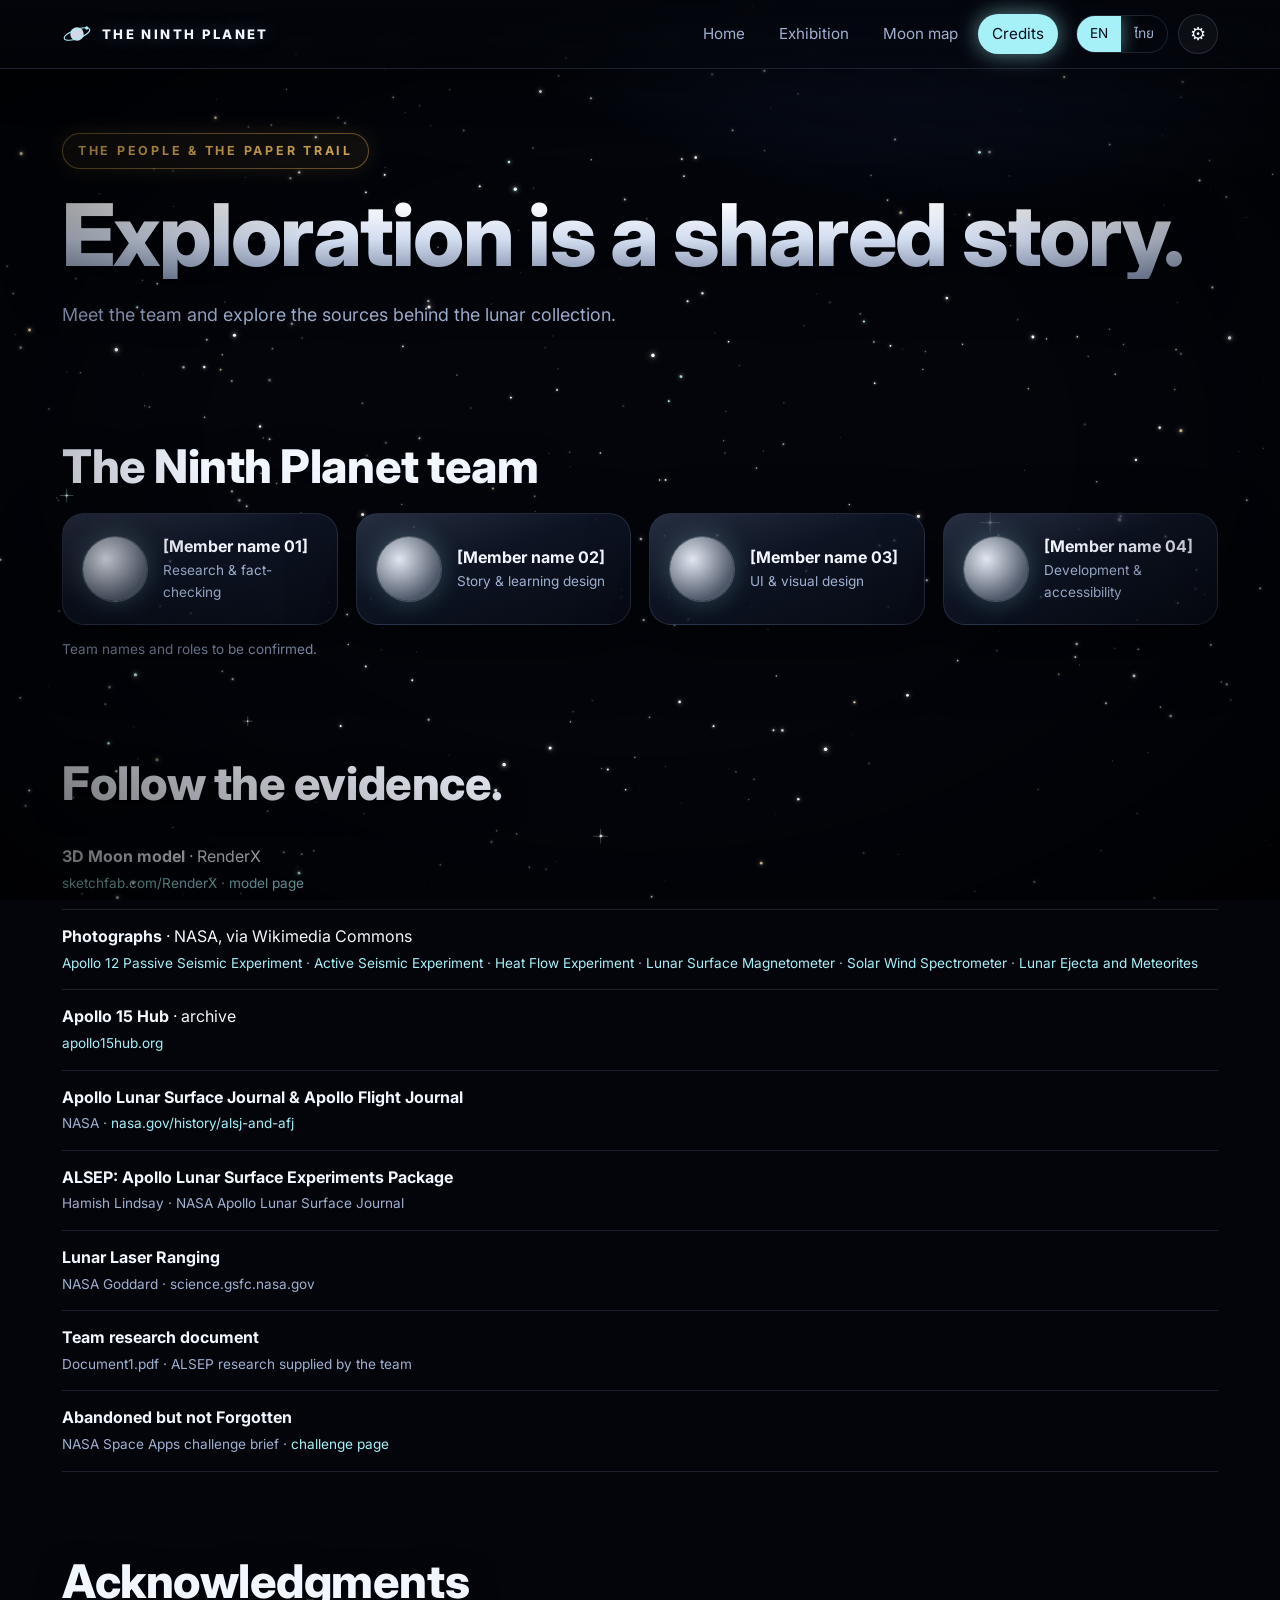
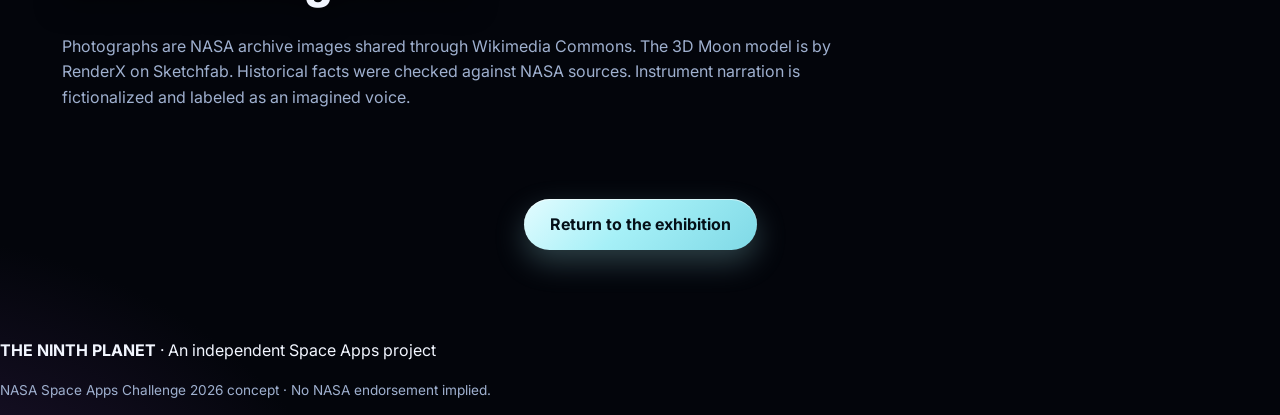
==== credits.html @ e0e8f853 "Version 2 of The Ninth Planet" ====
<!doctype html>
<html lang="en">
<head>
  <meta charset="utf-8" />
  <meta name="viewport" content="width=device-width, initial-scale=1" />
  <title>Credits · The Ninth Planet</title>

  <link rel="preconnect" href="https://fonts.googleapis.com" />
  <link rel="preconnect" href="https://fonts.gstatic.com" crossorigin />
  <link href="https://fonts.googleapis.com/css2?family=Inter:wght@400;600;800;900&family=Noto+Sans+Thai:wght@400;600;800&display=swap" rel="stylesheet" />
  <link rel="stylesheet" href="css/style.css" />
</head>
<body>
  <header id="app-header"></header>

  <main class="page">
    <section class="page-hero">
      <p class="eyebrow" data-i18n="credits_eyebrow"></p>
      <h1 class="display" data-i18n="credits_title"></h1>
      <p class="lead" data-i18n="credits_sub"></p>
    </section>

    <section class="block">
      <h2 class="title reveal" data-i18n="team_title"></h2>
      <div class="team">
        <div class="card member reveal"><div class="orb"></div>
          <div><strong>[Member name 01]</strong><div class="small" data-i18n="team_1"></div></div></div>
        <div class="card member reveal"><div class="orb"></div>
          <div><strong>[Member name 02]</strong><div class="small" data-i18n="team_2"></div></div></div>
        <div class="card member reveal"><div class="orb"></div>
          <div><strong>[Member name 03]</strong><div class="small" data-i18n="team_3"></div></div></div>
        <div class="card member reveal"><div class="orb"></div>
          <div><strong>[Member name 04]</strong><div class="small" data-i18n="team_4"></div></div></div>
      </div>
      <p class="small" style="margin-top:14px" data-i18n="team_note"></p>
    </section>

    <section class="block" style="padding-top:0">
      <h2 class="title reveal" data-i18n="sources_title"></h2>
      <ul class="sources">
        <li><strong>3D Moon model</strong> · RenderX<br>
          <span class="small"><a href="https://sketchfab.com/RenderX" target="_blank" rel="noopener">sketchfab.com/RenderX</a> ·
          <a href="https://sketchfab.com/3d-models/moon-26cc0b7878bb4d919b68e2be399db466" target="_blank" rel="noopener">model page</a></span></li>
        <li><strong>Photographs</strong> · NASA, via Wikimedia Commons<br>
          <span class="small">
            <a href="https://en.wikipedia.org/wiki/Apollo_12_Passive_Seismic_Experiment" target="_blank" rel="noopener">Apollo 12 Passive Seismic Experiment</a> ·
            <a href="https://en.wikipedia.org/wiki/Active_Seismic_Experiment" target="_blank" rel="noopener">Active Seismic Experiment</a> ·
            <a href="https://en.wikipedia.org/wiki/Heat_Flow_Experiment" target="_blank" rel="noopener">Heat Flow Experiment</a> ·
            <a href="https://en.wikipedia.org/wiki/Lunar_Surface_Magnetometer" target="_blank" rel="noopener">Lunar Surface Magnetometer</a> ·
            <a href="https://en.wikipedia.org/wiki/Solar_Wind_Spectrometer" target="_blank" rel="noopener">Solar Wind Spectrometer</a> ·
            <a href="https://en.wikipedia.org/wiki/Lunar_Ejecta_and_Meteorites_Experiment" target="_blank" rel="noopener">Lunar Ejecta and Meteorites</a></span></li>
        <li><strong>Apollo 15 Hub</strong> · archive<br>
          <span class="small"><a href="https://apollo15hub.org/items/show/23" target="_blank" rel="noopener">apollo15hub.org</a></span></li>
        <li><strong>Apollo Lunar Surface Journal &amp; Apollo Flight Journal</strong><br>
          <span class="small">NASA · <a href="https://www.nasa.gov/history/alsj-and-afj/" target="_blank" rel="noopener">nasa.gov/history/alsj-and-afj</a></span></li>
        <li><strong>ALSEP: Apollo Lunar Surface Experiments Package</strong><br>
          <span class="small">Hamish Lindsay · NASA Apollo Lunar Surface Journal</span></li>
        <li><strong>Lunar Laser Ranging</strong><br><span class="small">NASA Goddard · science.gsfc.nasa.gov</span></li>
        <li><strong>Team research document</strong><br><span class="small">Document1.pdf · ALSEP research supplied by the team</span></li>
        <li><strong>Abandoned but not Forgotten</strong><br>
          <span class="small">NASA Space Apps challenge brief · <a href="https://www.spaceappschallenge.org/2026/challenges/nasas-discarded-equipment-storytelling/" target="_blank" rel="noopener">challenge page</a></span></li>
      </ul>
    </section>

    <section class="block" style="padding-top:0">
      <h2 class="title reveal" data-i18n="ack_title"></h2>
      <p class="ack reveal" data-i18n="ack_text"></p>
    </section>

    <section class="block" style="padding-top:0; text-align:center">
      <a class="btn" href="exhibition.html" data-i18n="back_exhibit"></a>
    </section>
  </main>

  <footer id="app-footer"></footer>

  <script type="module" src="js/main.js"></script>
</body>
</html>
---- css/style.css ----
/* ==========================================================================
   The Ninth Planet — cinematic dark theme
   ========================================================================== */

:root {
  --bg: #03050b;
  --ink: #f2f6ff;
  --muted: #9fb0cf;
  --cyan: #a6f0f7;
  --gold: #e8b75a;
  --line: rgba(180, 210, 255, 0.14);
  --glass: linear-gradient(160deg, rgba(24, 34, 58, 0.74), rgba(8, 12, 22, 0.8));
  --shadow: 0 24px 60px rgba(0, 0, 0, 0.55);
  --ease: cubic-bezier(0.2, 0.8, 0.2, 1);
}

html { font-size: 16px; scroll-padding-top: 90px; scroll-behavior: smooth; }
html[data-size="large"] { font-size: 18px; }
html[data-size="xl"] { font-size: 21px; }
html[data-motion="reduced"] { scroll-behavior: auto; }
html[data-motion="reduced"] *,
html[data-motion="reduced"] *::before,
html[data-motion="reduced"] *::after {
  transition-duration: 0.01ms !important;
  animation: none !important;
}

*, *::before, *::after { box-sizing: border-box; }
[hidden] { display: none !important; }

body {
  margin: 0;
  min-height: 100vh;
  color: var(--ink);
  font-family: "Inter", "Noto Sans Thai", system-ui, sans-serif;
  line-height: 1.6;
  overflow-x: hidden;
  -webkit-font-smoothing: antialiased;
  background:
    radial-gradient(1100px 760px at 78% -12%, #1a2a52 0%, transparent 60%),
    radial-gradient(900px 700px at -10% 110%, #2a1a3f 0%, transparent 55%),
    var(--bg);
}
body.thai { font-family: "Noto Sans Thai", "Inter", system-ui, sans-serif; line-height: 1.9; }

/* vignette: darkens the edges of the whole screen, like a film frame */
body::after {
  content: "";
  position: fixed;
  inset: 0;
  z-index: 6;
  pointer-events: none;
  background: radial-gradient(ellipse at center, transparent 48%, rgba(0, 0, 0, 0.7) 100%);
}

a { color: inherit; }
img { max-width: 100%; display: block; }

#space {
  position: fixed;
  inset: 0;
  width: 100%;
  height: 100%;
  z-index: 0;
  pointer-events: none;
}

main, footer { position: relative; z-index: 2; }

/* scroll-reveal: only hidden when JavaScript is running */
.js .reveal { transition: opacity 0.9s var(--ease), transform 0.9s var(--ease); }
.js .reveal:not(.in) { opacity: 0; transform: translateY(28px); }
.js .reveal.in { opacity: 1; }   /* no transform here, so hover effects still work */

/* ---------- header ---------- */
.site {
  position: sticky;
  top: 0;
  z-index: 20;
  background: linear-gradient(180deg, rgba(3, 5, 11, 0.92), rgba(3, 5, 11, 0.6));
  backdrop-filter: blur(14px);
  -webkit-backdrop-filter: blur(14px);
  border-bottom: 1px solid var(--line);
  box-shadow: 0 12px 40px rgba(0, 0, 0, 0.45);
}
.topnav {
  display: flex;
  align-items: center;
  gap: 18px;
  flex-wrap: wrap;
  max-width: 1200px;
  margin: 0 auto;
  padding: 14px 22px;
}
.brand {
  display: flex;
  align-items: center;
  gap: 10px;
  text-decoration: none;
  font-weight: 800;
  letter-spacing: 0.18em;
  font-size: 0.82rem;
  text-shadow: 0 0 18px rgba(166, 240, 247, 0.35);
  transition: text-shadow 0.4s var(--ease), transform 0.4s var(--ease);
}
.brand:hover { text-shadow: 0 0 28px rgba(166, 240, 247, 0.85); transform: scale(1.03); }
.brand svg { transition: transform 0.8s var(--ease); }
.brand:hover svg { transform: rotate(40deg); }

.links { display: flex; gap: 6px; flex-wrap: wrap; margin-left: auto; }
.links a {
  color: var(--muted);
  text-decoration: none;
  font-size: 0.95rem;
  padding: 8px 14px;
  border-radius: 999px;
  transition: color 0.35s, background 0.35s, box-shadow 0.35s, transform 0.35s var(--ease);
}
.links a:hover {
  color: var(--ink);
  background: rgba(166, 240, 247, 0.08);
  box-shadow: 0 0 18px rgba(166, 240, 247, 0.22);
  transform: translateY(-1px);
}
.links a.active {
  color: #041018;
  background: var(--cyan);
  box-shadow: 0 0 22px rgba(166, 240, 247, 0.55);
}

.tools { display: flex; gap: 10px; align-items: center; }
.lang-switch { display: flex; border: 1px solid var(--line); border-radius: 999px; overflow: hidden; }
.lang-btn {
  background: none;
  border: 0;
  color: var(--muted);
  padding: 7px 13px;
  font: inherit;
  font-size: 0.85rem;
  cursor: pointer;
  transition: background 0.35s, color 0.35s, box-shadow 0.35s;
}
.lang-btn:hover { color: var(--ink); background: rgba(166, 240, 247, 0.1); }
.lang-btn.active { background: var(--cyan); color: #041018; box-shadow: 0 0 18px rgba(166, 240, 247, 0.5); }

.icon-btn {
  width: 40px;
  height: 40px;
  border-radius: 50%;
  background: rgba(255, 255, 255, 0.04);
  border: 1px solid var(--line);
  color: var(--ink);
  font-size: 1.1rem;
  cursor: pointer;
  transition: transform 0.6s var(--ease), box-shadow 0.35s, border-color 0.35s;
}
.icon-btn:hover { transform: rotate(60deg) scale(1.1); border-color: var(--cyan); box-shadow: 0 0 22px rgba(166, 240, 247, 0.5); }

.settings {
  position: absolute;
  right: 22px;
  top: 68px;
  width: 290px;
  z-index: 30;
  padding: 18px;
  border-radius: 18px;
  background: linear-gradient(160deg, #111a2e, #070b15);
  border: 1px solid rgba(166, 240, 247, 0.25);
  box-shadow: 0 30px 70px rgba(0, 0, 0, 0.7), 0 0 30px rgba(166, 240, 247, 0.1);
  animation: pop 0.35s var(--ease);
}
.settings-title { margin: 0 0 6px; font-weight: 800; letter-spacing: 0.04em; }
.settings .row { display: flex; justify-content: space-between; align-items: center; gap: 10px; margin: 14px 0; }
.size-switch { display: flex; gap: 6px; }
.size-switch button {
  background: rgba(255, 255, 255, 0.04);
  color: var(--ink);
  border: 1px solid var(--line);
  border-radius: 10px;
  padding: 5px 11px;
  font: inherit;
  cursor: pointer;
  transition: all 0.3s var(--ease);
}
.size-switch button:hover { border-color: var(--cyan); box-shadow: 0 0 16px rgba(166, 240, 247, 0.4); transform: translateY(-2px); }

@media (max-width: 760px) {
  .topnav { gap: 12px; }
  .links { order: 3; width: 100%; margin-left: 0; justify-content: center; }
}

/* ---------- buttons & chips ---------- */
.btn, .pill, .chip, .nav-btn, .close, .mission, .thumbbtn {
  font: inherit;
  cursor: pointer;
  transition: transform 0.4s var(--ease), box-shadow 0.4s var(--ease), background 0.4s, color 0.4s, border-color 0.4s, opacity 0.4s;
}
.btn {
  display: inline-block;
  text-decoration: none;
  border: 0;
  border-radius: 999px;
  padding: 13px 26px;
  font-weight: 700;
  color: #041018;
  background: linear-gradient(135deg, #e3fcff, var(--cyan) 45%, #7fd9e6);
  box-shadow: 0 12px 30px rgba(166, 240, 247, 0.25), inset 0 1px 0 rgba(255, 255, 255, 0.6);
}
.btn:hover { transform: translateY(-3px) scale(1.05); box-shadow: 0 0 36px rgba(166, 240, 247, 0.75), 0 16px 36px rgba(0, 0, 0, 0.45); }
.btn:active { transform: scale(0.97); }
.btn.ghost {
  background: rgba(255, 255, 255, 0.04);
  color: var(--ink);
  border: 1px solid var(--line);
  box-shadow: none;
}
.btn.ghost:hover { background: rgba(166, 240, 247, 0.1); border-color: rgba(166, 240, 247, 0.65); box-shadow: 0 0 28px rgba(166, 240, 247, 0.35); }

.pill {
  background: rgba(5, 8, 16, 0.55);
  color: var(--cyan);
  border: 1px solid rgba(166, 240, 247, 0.55);
  border-radius: 999px;
  padding: 8px 15px;
  font-size: 0.9rem;
}
.pill:hover { background: rgba(166, 240, 247, 0.14); box-shadow: 0 0 22px rgba(166, 240, 247, 0.5); transform: scale(1.06); }

.chip {
  background: rgba(255, 255, 255, 0.03);
  color: var(--ink);
  border: 1px solid var(--line);
  border-radius: 999px;
  padding: 9px 17px;
}
.chip:hover { border-color: rgba(166, 240, 247, 0.6); box-shadow: 0 0 18px rgba(166, 240, 247, 0.3); transform: translateY(-2px); }
.chip.active { background: var(--cyan); color: #041018; border-color: transparent; box-shadow: 0 0 24px rgba(166, 240, 247, 0.5); }

/* ---------- typography ---------- */
.eyebrow {
  display: inline-block;
  letter-spacing: 0.22em;
  text-transform: uppercase;
  color: var(--gold);
  font-size: 0.78rem;
  font-weight: 700;
  padding: 7px 15px;
  margin: 0;
  border: 1px solid rgba(232, 183, 90, 0.45);
  border-radius: 999px;
  background: rgba(232, 183, 90, 0.07);
  box-shadow: 0 0 22px rgba(232, 183, 90, 0.15);
}
.display {
  font-size: clamp(2.6rem, 7vw, 5.4rem);
  font-weight: 800;
  line-height: 1.02;
  letter-spacing: -0.02em;
  margin: 0.25em 0;
  background: linear-gradient(180deg, #ffffff 10%, #d3ddf0 55%, #7d8aa6 100%);
  -webkit-background-clip: text;
  background-clip: text;
  color: transparent;
  filter: drop-shadow(0 10px 28px rgba(0, 0, 0, 0.75));
}
h2.title {
  font-size: clamp(1.9rem, 4vw, 2.9rem);
  font-weight: 800;
  margin: 0 0 10px;
  letter-spacing: -0.01em;
  text-shadow: 0 6px 28px rgba(0, 0, 0, 0.65);
}
.lead {
  font-size: 1.12rem;
  color: var(--muted);
  max-width: 720px;
  text-shadow: 0 2px 14px rgba(0, 0, 0, 0.7);
}
.caption { color: var(--muted); font-size: 0.85rem; }
.small { font-size: 0.85rem; color: var(--muted); }
.kicker { color: var(--gold); letter-spacing: 0.14em; text-transform: uppercase; font-size: 0.78rem; margin: 0; font-weight: 700; }

.block { max-width: 1200px; margin: 0 auto; padding: 72px 22px; }
.page { min-height: 60vh; }
.page-hero { max-width: 1200px; margin: 0 auto; padding: 64px 22px 10px; }

/* ---------- home hero ---------- */
.hero {
  position: relative;
  min-height: 100vh;
  overflow: hidden;
  display: flex;
  flex-direction: column;
  align-items: center;
  justify-content: center;
  text-align: center;
  padding: 90px 20px 40px;
}
#hero-moon { position: absolute; inset: 0; width: 100%; height: 100%; z-index: 0; display: block; }
.giant {
  position: absolute;
  top: 8%;
  left: 0;
  right: 0;
  z-index: 1;
  pointer-events: none;
  user-select: none;
  font-size: clamp(70px, 20vw, 250px);
  font-weight: 900;
  line-height: 1;
  letter-spacing: 0.02em;
  background: linear-gradient(180deg, #ffffff 0%, #d4dcec 35%, #6f7b93 78%, #252d40 100%);
  -webkit-background-clip: text;
  background-clip: text;
  color: transparent;
  filter: drop-shadow(0 0 40px rgba(166, 240, 247, 0.18)) drop-shadow(0 20px 40px rgba(0, 0, 0, 0.6));
}
.hero-copy { position: relative; z-index: 2; max-width: 860px; margin-top: 30vh; }
.hero-copy .display { margin-top: 14px; }
.cta { display: flex; gap: 14px; justify-content: center; flex-wrap: wrap; margin: 26px 0 16px; }
.stats { position: relative; z-index: 2; display: flex; gap: 14px; justify-content: center; flex-wrap: wrap; margin-top: 26px; }
.stat {
  padding: 13px 22px;
  border-radius: 16px;
  background: var(--glass);
  border: 1px solid var(--line);
  box-shadow: var(--shadow);
  transition: transform 0.45s var(--ease), box-shadow 0.45s var(--ease), border-color 0.45s;
}
.stat:hover { transform: translateY(-4px); border-color: rgba(166, 240, 247, 0.5); box-shadow: 0 0 30px rgba(166, 240, 247, 0.3), var(--shadow); }

/* ---------- cards ---------- */
.card {
  position: relative;
  display: block;
  background: var(--glass);
  border: 1px solid var(--line);
  border-radius: 22px;
  overflow: hidden;
  box-shadow: var(--shadow);
  text-decoration: none;
  transition: transform 0.5s var(--ease), box-shadow 0.5s var(--ease), border-color 0.5s var(--ease);
}
.card::before {
  content: "";
  position: absolute;
  inset: 0;
  z-index: 2;
  pointer-events: none;
  background: linear-gradient(160deg, rgba(255, 255, 255, 0.09), transparent 42%);
}
.card:hover {
  transform: translateY(-8px) scale(1.025);
  border-color: rgba(166, 240, 247, 0.65);
  box-shadow: 0 0 0 1px rgba(166, 240, 247, 0.25), 0 0 44px rgba(166, 240, 247, 0.35), 0 32px 70px rgba(0, 0, 0, 0.6);
}
.thumb {
  position: relative;
  aspect-ratio: 4 / 3;
  overflow: hidden;
  background: radial-gradient(circle at 50% 35%, #2b3852, #070a13 75%);
}
.thumb img {
  position: absolute;
  inset: 0;
  width: 100%;
  height: 100%;
  object-fit: cover;
  transition: transform 0.9s var(--ease), filter 0.6s var(--ease);
}
.card:hover .thumb img { transform: scale(1.08); filter: brightness(1.12) saturate(1.1); }
.thumb .nophoto {
  position: absolute;
  inset: 0;
  display: grid;
  place-items: center;
  color: var(--muted);
  font-size: 0.9rem;
  border: 2px dashed rgba(166, 240, 247, 0.25);
  border-radius: 0;
  margin: 0;
}
.abbr {
  position: absolute;
  left: 14px;
  top: 12px;
  z-index: 3;
  color: var(--gold);
  font-weight: 800;
  letter-spacing: 0.14em;
  font-size: 0.8rem;
  text-shadow: 0 2px 10px rgba(0, 0, 0, 0.9);
}
.card-body { position: relative; padding: 18px 20px 20px; }
.card-body h3 { margin: 4px 0 6px; font-size: 1.15rem; }
.card-body p { color: var(--muted); margin: 4px 0 12px; font-size: 0.95rem; }
.feature .num {
  font-size: 1.7rem;
  font-weight: 800;
  color: var(--gold);
  text-shadow: 0 0 18px rgba(232, 183, 90, 0.45);
}
.features { display: grid; grid-template-columns: repeat(auto-fit, minmax(300px, 1fr)); gap: 22px; margin-top: 30px; }
.grid { display: grid; grid-template-columns: repeat(auto-fill, minmax(270px, 1fr)); gap: 22px; }

.tag {
  display: inline-block;
  font-size: 0.76rem;
  padding: 4px 11px;
  border-radius: 999px;
  border: 1px solid var(--line);
  color: var(--muted);
  margin: 4px 0;
  background: rgba(255, 255, 255, 0.03);
}
.tag.gold { border-color: rgba(232, 183, 90, 0.7); color: var(--gold); box-shadow: 0 0 14px rgba(232, 183, 90, 0.2); }

/* ---------- toolbar ---------- */
.toolbar { display: flex; gap: 14px; flex-wrap: wrap; align-items: center; margin-bottom: 26px; }
.toolbar input[type="search"] {
  flex: 1;
  min-width: 220px;
  background: rgba(255, 255, 255, 0.05);
  color: var(--ink);
  border: 1px solid var(--line);
  border-radius: 999px;
  padding: 13px 20px;
  font: inherit;
  outline: none;
  transition: border-color 0.35s, box-shadow 0.35s;
}
.toolbar input[type="search"]:focus { border-color: rgba(166, 240, 247, 0.7); box-shadow: 0 0 22px rgba(166, 240, 247, 0.25); }
.chips { display: flex; gap: 8px; flex-wrap: wrap; }

/* ---------- modals ---------- */
dialog.modal {
  width: min(1180px, 95vw);
  max-height: 92vh;
  padding: 0;
  color: var(--ink);
  background: linear-gradient(160deg, #101828, #06080f);
  border: 1px solid rgba(166, 240, 247, 0.25);
  border-radius: 24px;
  box-shadow: 0 40px 120px rgba(0, 0, 0, 0.8), 0 0 60px rgba(166, 240, 247, 0.12);
  overflow: auto;
}
dialog.modal[open] { animation: pop 0.45s var(--ease); }
dialog.modal::backdrop { background: rgba(2, 4, 10, 0.78); backdrop-filter: blur(6px); }
@keyframes pop {
  from { opacity: 0; transform: translateY(16px) scale(0.97); }
  to { opacity: 1; transform: none; }
}
.close {
  position: absolute;
  right: 16px;
  top: 14px;
  z-index: 5;
  width: 40px;
  height: 40px;
  border-radius: 50%;
  background: rgba(255, 255, 255, 0.05);
  border: 1px solid var(--line);
  color: var(--ink);
  font-size: 1.1rem;
}
.close:hover { transform: rotate(90deg); background: rgba(166, 240, 247, 0.15); box-shadow: 0 0 20px rgba(166, 240, 247, 0.5); }

.modal-grid { display: grid; grid-template-columns: 1.15fr 1fr; }
.gallery {
  padding: 28px;
  display: flex;
  flex-direction: column;
  gap: 12px;
  background: radial-gradient(circle at 50% 30%, #1a2338, #05070d 75%);
}
.stage {
  position: relative;
  aspect-ratio: 4 / 3;
  border-radius: 18px;
  overflow: hidden;
  background: #05070d;
  border: 1px solid var(--line);
  box-shadow: inset 0 0 60px rgba(0, 0, 0, 0.7), 0 20px 50px rgba(0, 0, 0, 0.6);
  touch-action: pan-y;
}
.stage img {
  position: absolute;
  inset: 0;
  width: 100%;
  height: 100%;
  object-fit: contain;
  transition: opacity 0.35s var(--ease), transform 0.5s var(--ease), filter 0.35s var(--ease);
}
.stage img.swap { opacity: 0; transform: translateX(26px) scale(0.98); filter: blur(5px); }
.stage .nophoto {
  position: absolute;
  inset: 14px;
  display: grid;
  place-items: center;
  color: var(--muted);
  border: 2px dashed rgba(166, 240, 247, 0.25);
  border-radius: 14px;
}
.nav-btn {
  position: absolute;
  top: 50%;
  z-index: 3;
  width: 46px;
  height: 46px;
  transform: translateY(-50%);
  border-radius: 50%;
  background: rgba(5, 8, 16, 0.72);
  border: 1px solid rgba(166, 240, 247, 0.5);
  color: var(--cyan);
  font-size: 1.5rem;
  line-height: 1;
}
.nav-btn:hover { background: rgba(166, 240, 247, 0.18); box-shadow: 0 0 22px rgba(166, 240, 247, 0.55); transform: translateY(-50%) scale(1.12); }
.nav-btn.prev { left: 12px; }
.nav-btn.next { right: 12px; }
.counter {
  position: absolute;
  left: 14px;
  bottom: 12px;
  z-index: 3;
  font-size: 0.8rem;
  padding: 4px 11px;
  border-radius: 999px;
  background: rgba(5, 8, 16, 0.75);
  color: var(--muted);
}
.gcap { margin: 0; font-weight: 600; }
.hint { margin: 0; font-size: 0.8rem; color: var(--muted); }
.credit { margin: 0; font-size: 0.8rem; color: var(--gold); opacity: 0.85; }
.strip { display: flex; gap: 10px; overflow-x: auto; padding: 6px 4px 10px; }
.strip:empty { display: none; }
.thumbbtn {
  flex: 0 0 78px;
  height: 58px;
  padding: 0;
  border-radius: 12px;
  overflow: hidden;
  border: 2px solid transparent;
  background: #05070d;
  opacity: 0.55;
}
.thumbbtn img { width: 100%; height: 100%; object-fit: cover; }
.thumbbtn:hover { opacity: 1; transform: translateY(-3px); box-shadow: 0 0 18px rgba(166, 240, 247, 0.35); }
.thumbbtn.on { opacity: 1; border-color: var(--cyan); box-shadow: 0 0 22px rgba(166, 240, 247, 0.55); }

.story { padding: 36px 36px 30px; overflow-y: auto; }
.story h2 { font-size: clamp(1.7rem, 3vw, 2.4rem); font-weight: 800; margin: 8px 0 6px; line-height: 1.1; text-shadow: 0 4px 20px rgba(0, 0, 0, 0.6); }
.story .imagined { color: var(--muted); font-style: italic; font-size: 0.85rem; }
.story blockquote {
  margin: 18px 0;
  padding: 14px 18px;
  border-left: 3px solid var(--gold);
  background: linear-gradient(90deg, rgba(232, 183, 90, 0.1), transparent);
  border-radius: 0 14px 14px 0;
  color: #eaf1ff;
  font-size: 1.12rem;
}
.story dl { display: grid; grid-template-columns: auto 1fr; gap: 14px 18px; }
.story dt { color: var(--gold); font-weight: 700; }
.story dd { margin: 0; }
.modal-foot {
  display: flex;
  gap: 12px;
  justify-content: space-between;
  align-items: center;
  flex-wrap: wrap;
  padding: 16px 26px;
  border-top: 1px solid var(--line);
  background: rgba(0, 0, 0, 0.25);
}

.map-grid { display: grid; grid-template-columns: 1fr 1fr; gap: 18px; padding: 56px 22px 12px; }
.map-grid figure { margin: 0; }
.map-grid figcaption { margin-bottom: 10px; color: var(--muted); font-weight: 700; letter-spacing: 0.04em; }
#earthmap, #moonview {
  width: 100%;
  height: 380px;
  border-radius: 18px;
  background: #000;
  display: block;
  border: 1px solid var(--line);
  box-shadow: 0 20px 50px rgba(0, 0, 0, 0.6);
}
.map-grid .caption { padding: 0 22px 20px; }
.pending { color: var(--muted); padding: 20px; }

@media (max-width: 860px) {
  .modal-grid, .map-grid { grid-template-columns: 1fr; }
}

/* ---------- moon map page ---------- */
.moon-layout { display: grid; grid-template-columns: 1.2fr 1fr; gap: 28px; align-items: center; }
.moon-box { position: relative; aspect-ratio: 1 / 1; max-width: 580px; width: 100%; justify-self: center; }
#moon { width: 100%; height: 100%; display: block; }
.mission-list { display: flex; flex-direction: column; gap: 14px; }
.mission {
  text-align: left;
  background: var(--glass);
  color: var(--ink);
  border: 1px solid var(--line);
  border-radius: 16px;
  padding: 16px 18px;
  box-shadow: var(--shadow);
}
.mission:hover, .mission.on {
  transform: translateX(8px);
  border-color: rgba(166, 240, 247, 0.6);
  box-shadow: 0 0 28px rgba(166, 240, 247, 0.3), var(--shadow);
}
.mission small { color: var(--muted); }
.mission-list > .pill { align-self: flex-start; }
@media (max-width: 860px) { .moon-layout { grid-template-columns: 1fr; } }

/* ---------- credits ---------- */
.team { display: grid; grid-template-columns: repeat(auto-fit, minmax(260px, 1fr)); gap: 18px; }
.member { display: flex; gap: 16px; align-items: center; padding: 20px; }
.member .orb {
  width: 64px;
  height: 64px;
  flex: 0 0 64px;
  border-radius: 50%;
  background: radial-gradient(circle at 35% 35%, #e0e6f0, #4f5869 70%);
  box-shadow: 0 0 0 1px rgba(255, 255, 255, 0.2), 0 0 26px rgba(166, 240, 247, 0.25);
}
.sources { list-style: none; padding: 0; margin: 0; }
.sources li { padding: 14px 0; border-bottom: 1px solid var(--line); transition: padding-left 0.35s var(--ease), color 0.35s; }
.sources li:hover { padding-left: 10px; }
.sources a { color: var(--cyan); text-decoration: none; transition: text-shadow 0.35s; }
.sources a:hover { text-shadow: 0 0 14px rgba(166, 240, 247, 0.7); }
.ack { max-width: 780px; color: var(--muted); }

/* ---------- footer ---------- */
.site-footer {
  position: relative;
  margin-top: 70px;
  padding: 36px 22px;
  text-align: center;
  color: var(--muted);
  border-top: 1px solid var(--line);
  background: linear-gradient(180deg, transparent, rgba(0, 0, 0, 0.55));
}
.site-footer p { margin: 4px 0; }
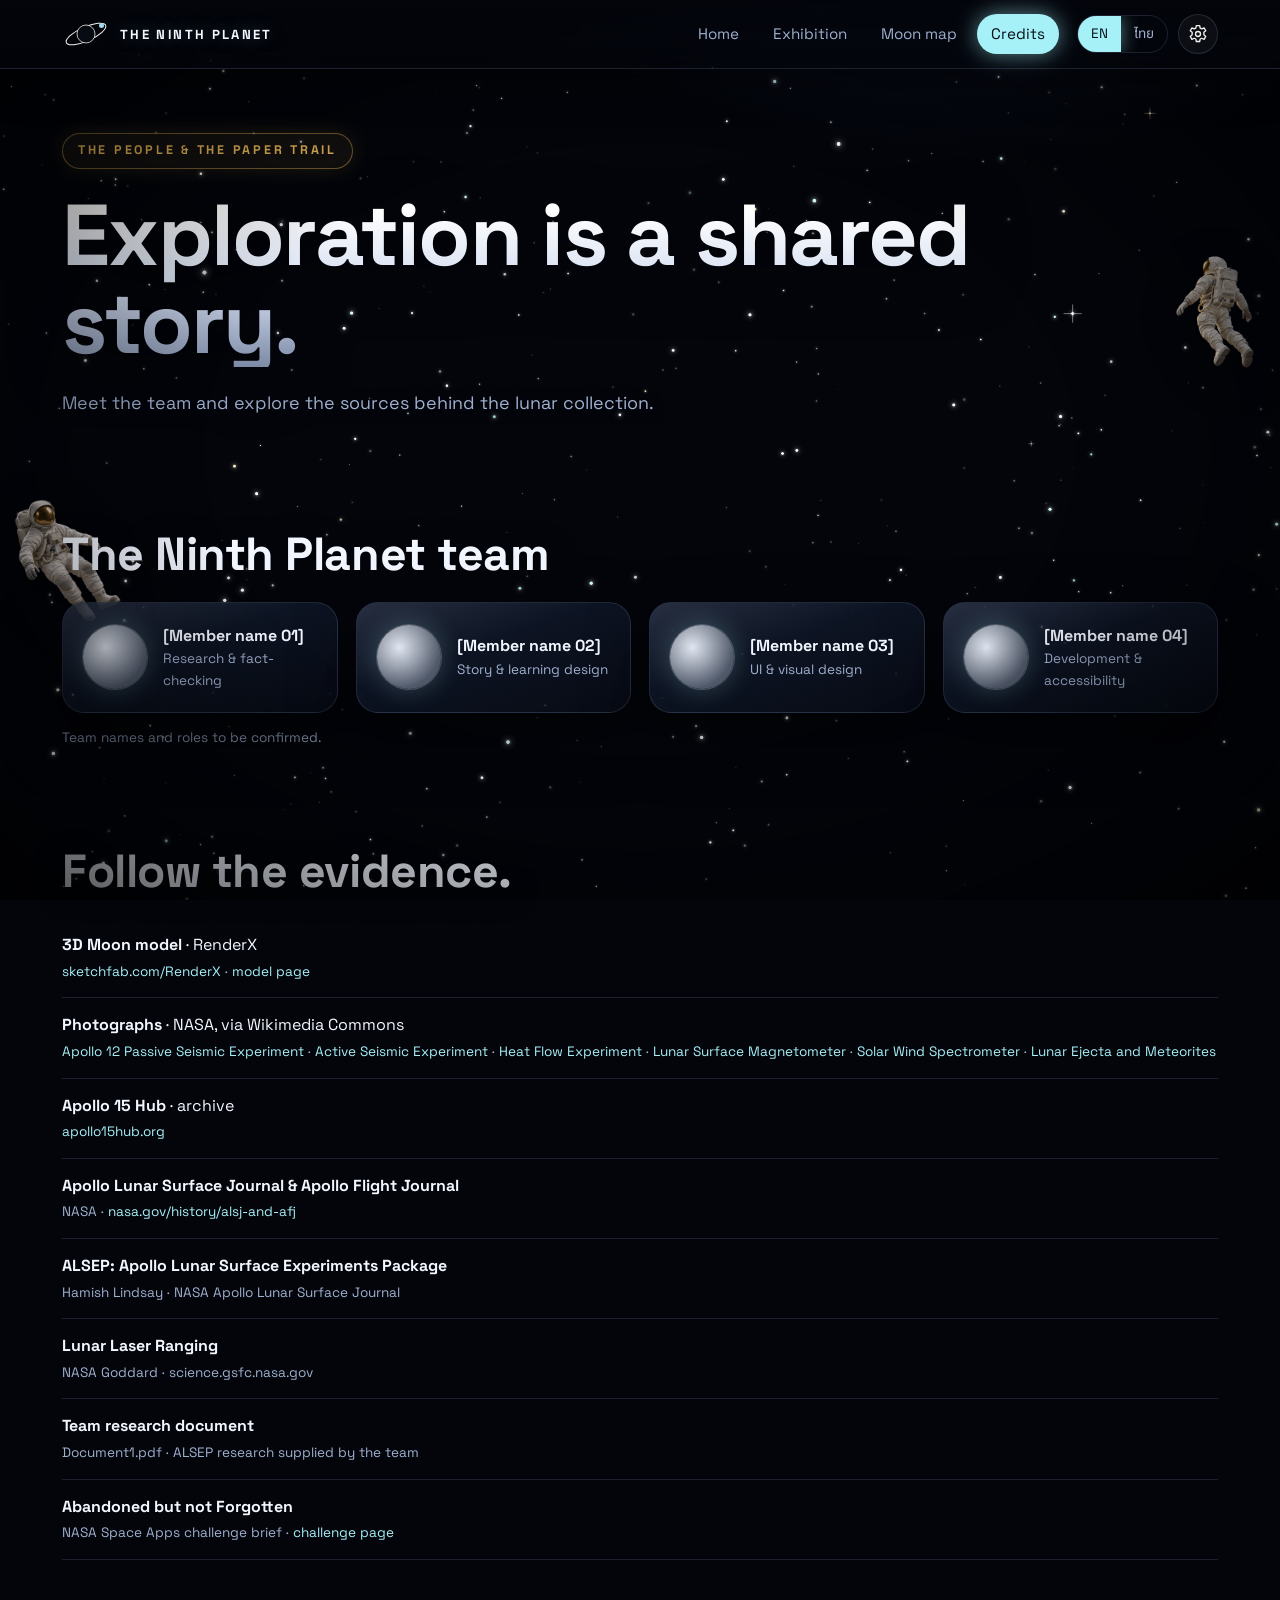
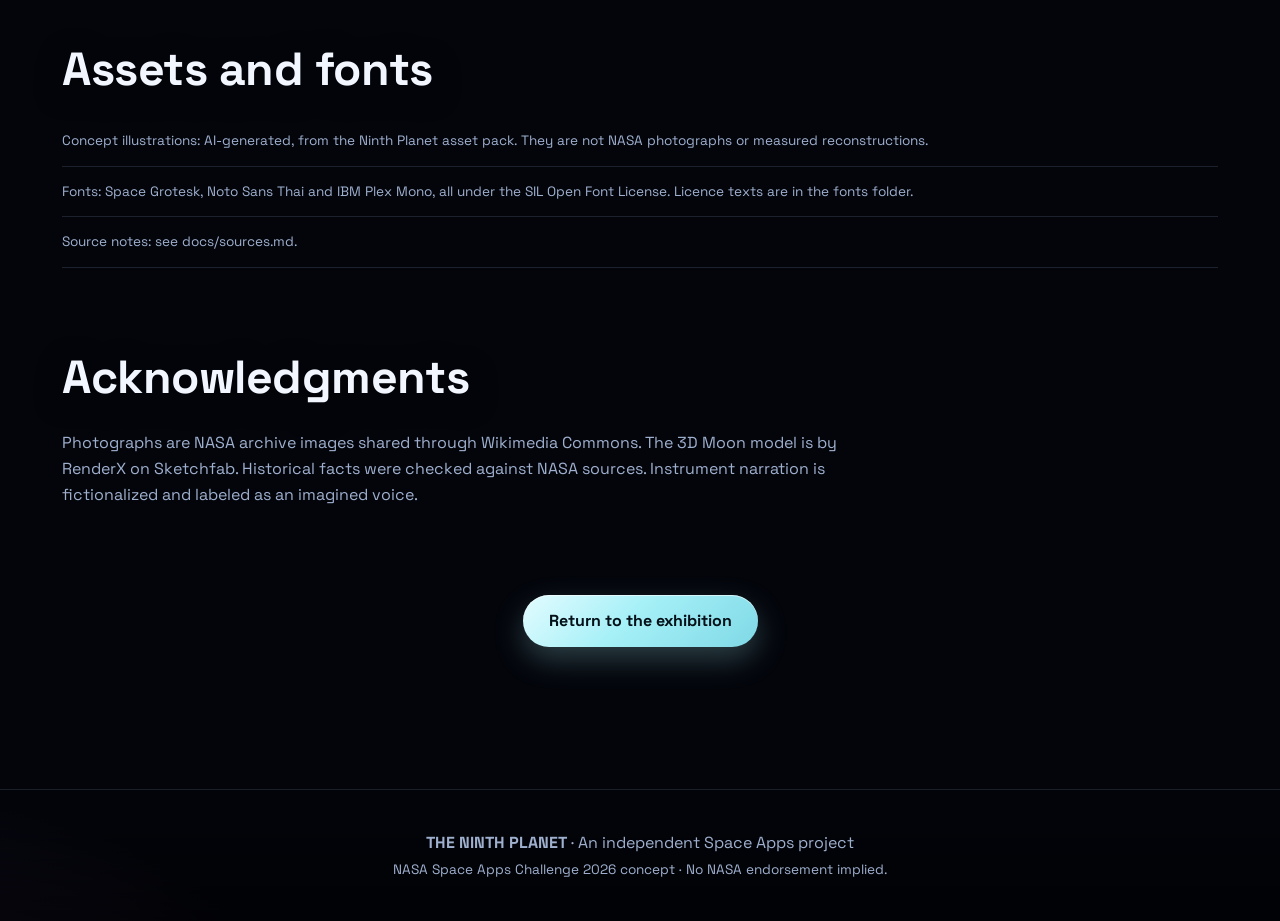
==== commit a0fc9cc2: "Version 2 of The Ninth Planet" ====
--- a/credits.html
+++ b/credits.html
@@ -4,10 +4,8 @@
   <meta charset="utf-8" />
   <meta name="viewport" content="width=device-width, initial-scale=1" />
   <title>Credits · The Ninth Planet</title>
-
-  <link rel="preconnect" href="https://fonts.googleapis.com" />
-  <link rel="preconnect" href="https://fonts.gstatic.com" crossorigin />
-  <link href="https://fonts.googleapis.com/css2?family=Inter:wght@400;600;800;900&family=Noto+Sans+Thai:wght@400;600;800&display=swap" rel="stylesheet" />
+  <link rel="icon" href="assets/ui/favicon.svg" type="image/svg+xml" />
+  <link rel="stylesheet" href="styles/fonts.css" />
   <link rel="stylesheet" href="css/style.css" />
 </head>
 <body>
@@ -63,6 +61,15 @@
     </section>
 
     <section class="block" style="padding-top:0">
+      <h2 class="title reveal" data-i18n="assets_title"></h2>
+      <ul class="sources">
+        <li class="small" data-i18n="assets_illus"></li>
+        <li class="small" data-i18n="assets_fonts"></li>
+        <li class="small" data-i18n="assets_source"></li>
+      </ul>
+    </section>
+
+    <section class="block" style="padding-top:0">
       <h2 class="title reveal" data-i18n="ack_title"></h2>
       <p class="ack reveal" data-i18n="ack_text"></p>
     </section>
--- a/styles/fonts.css
+++ b/styles/fonts.css
@@ -0,0 +1,23 @@
+/* Local files, no Google Fonts network request required. Licenses in fonts/. */
+@font-face {
+  font-family: "Space Grotesk";
+  src: url("../fonts/SpaceGrotesk-Variable/SpaceGrotesk-Variable.woff2") format("woff2");
+  font-style: normal;
+  font-weight: 300 700;
+  font-display: swap;
+}
+@font-face {
+  font-family: "Noto Sans Thai";
+  src: url("../fonts/NotoSansThai-Variable/NotoSansThai-Variable.woff2") format("woff2");
+  font-style: normal;
+  font-weight: 100 900;
+  font-stretch: 62.5% 100%;
+  font-display: swap;
+}
+@font-face {
+  font-family: "IBM Plex Mono";
+  src: url("../fonts/IBMPlexMono-Regular/IBMPlexMono-Regular.woff2") format("woff2");
+  font-style: normal;
+  font-weight: 400;
+  font-display: swap;
+}
--- a/css/style.css
+++ b/css/style.css
@@ -32,7 +32,7 @@
   margin: 0;
   min-height: 100vh;
   color: var(--ink);
-  font-family: "Inter", "Noto Sans Thai", system-ui, sans-serif;
+  font-family: "Space Grotesk", "Noto Sans Thai", system-ui, sans-serif;
   line-height: 1.6;
   overflow-x: hidden;
   -webkit-font-smoothing: antialiased;
@@ -41,7 +41,7 @@
     radial-gradient(900px 700px at -10% 110%, #2a1a3f 0%, transparent 55%),
     var(--bg);
 }
-body.thai { font-family: "Noto Sans Thai", "Inter", system-ui, sans-serif; line-height: 1.9; }
+body.thai { font-family: "Noto Sans Thai", "Space Grotesk", system-ui, sans-serif; line-height: 1.9; }
 
 /* vignette: darkens the edges of the whole screen, like a film frame */
 body::after {
@@ -299,20 +299,14 @@
 #hero-moon { position: absolute; inset: 0; width: 100%; height: 100%; z-index: 0; display: block; }
 .giant {
   position: absolute;
-  top: 8%;
-  left: 0;
-  right: 0;
+  top: 9%;
+  left: 50%;
   z-index: 1;
+  width: min(92vw, 1000px);
+  height: auto;
+  transform: translateX(-50%);
   pointer-events: none;
   user-select: none;
-  font-size: clamp(70px, 20vw, 250px);
-  font-weight: 900;
-  line-height: 1;
-  letter-spacing: 0.02em;
-  background: linear-gradient(180deg, #ffffff 0%, #d4dcec 35%, #6f7b93 78%, #252d40 100%);
-  -webkit-background-clip: text;
-  background-clip: text;
-  color: transparent;
   filter: drop-shadow(0 0 40px rgba(166, 240, 247, 0.18)) drop-shadow(0 20px 40px rgba(0, 0, 0, 0.6));
 }
 .hero-copy { position: relative; z-index: 2; max-width: 860px; margin-top: 30vh; }
@@ -645,3 +639,101 @@
   background: linear-gradient(180deg, transparent, rgba(0, 0, 0, 0.55));
 }
 .site-footer p { margin: 4px 0; }
+
+/* ==========================================================================
+   Asset pack pieces: icons, floating astronauts, moon map
+   ========================================================================== */
+
+/* icons from the asset pack */
+.icon-btn img, .close img, .nav-btn img { display: block; margin: auto; }
+.nav-btn img { width: 20px; height: 20px; }
+.brand img { flex: 0 0 auto; }
+
+/* two floating astronauts: side margins, behind content, never over text */
+.astro-layer { position: fixed; inset: 0; z-index: 1; pointer-events: none; overflow: hidden; }
+.astro { position: absolute; will-change: transform; }
+.astro .bob { animation: bob 8s ease-in-out infinite; }
+.astro img { width: 100%; height: auto; opacity: 0.92; filter: drop-shadow(0 12px 24px rgba(0, 0, 0, 0.55)); }
+@keyframes bob {
+  0%, 100% { transform: translateY(0) rotate(-3deg); }
+  50% { transform: translateY(-16px) rotate(4deg); }
+}
+html[data-motion="reduced"] .astro .bob { animation: none; }
+@media (max-width: 760px) { .astro-layer { display: none; } }
+
+/* moon map: explorer layout */
+.mm-grid { display: grid; grid-template-columns: minmax(0, 1.1fr) minmax(320px, 0.9fr); gap: 22px; align-items: stretch; }
+.mm-panel { position: relative; background: var(--glass); border: 1px solid var(--line); border-radius: 22px; box-shadow: var(--shadow); overflow: hidden; }
+.mm-head { display: flex; justify-content: space-between; align-items: center; gap: 12px; flex-wrap: wrap; padding: 16px 20px; border-bottom: 1px solid var(--line); }
+.mm-head strong { font-size: 1rem; }
+.mm-stage {
+  position: relative;
+  height: clamp(380px, 48vw, 520px);
+  background: radial-gradient(ellipse at 50% 55%, #1c2a3a 0%, #0a121c 60%, #06090f 100%);
+  overflow: hidden;
+}
+.mm-stage canvas { position: absolute; inset: 0; width: 100%; height: 100%; display: block; }
+.mm-ring { position: absolute; left: 50%; top: 50%; width: 88%; aspect-ratio: 1; border-radius: 50%; transform: translate(-50%, -50%); border: 1px solid rgba(166, 240, 247, 0.18); pointer-events: none; }
+.mm-ring.r2 { width: 104%; border-style: dashed; opacity: 0.5; }
+.mm-labels { position: absolute; inset: 0; pointer-events: none; }
+.mm-label {
+  position: absolute; left: 0; top: 0; pointer-events: auto;
+  display: flex; flex-direction: column; gap: 2px; text-align: left;
+  padding: 7px 11px; border-radius: 12px;
+  border: 1px solid rgba(232, 183, 90, 0.55);
+  background: rgba(8, 12, 20, 0.85);
+  color: var(--ink);
+  box-shadow: 0 8px 24px rgba(0, 0, 0, 0.5);
+  transition: box-shadow 0.35s var(--ease), border-color 0.35s, transform 0.35s var(--ease);
+  white-space: nowrap;
+}
+.mm-label:hover, .mm-label.on { border-color: var(--gold); box-shadow: 0 0 22px rgba(232, 183, 90, 0.45); transform: scale(1.04); }
+.mm-label .n { font-weight: 800; font-size: 0.8rem; color: var(--gold); letter-spacing: 0.08em; }
+.mm-label .s { font-size: 0.8rem; color: var(--muted); }
+.mm-instruments { padding: 16px 20px 18px; border-top: 1px solid var(--line); }
+.mm-sub { margin: 0 0 10px; font-size: 0.85rem; color: var(--muted); font-weight: 700; letter-spacing: 0.08em; text-transform: uppercase; }
+.mm-chips { display: flex; flex-wrap: wrap; gap: 8px; }
+.mm-chip {
+  font: inherit; cursor: pointer; text-align: left;
+  background: rgba(255, 255, 255, 0.03); color: var(--ink);
+  border: 1px solid var(--line); border-radius: 12px; padding: 8px 12px;
+  transition: all 0.35s var(--ease);
+}
+.mm-chip b { display: block; color: var(--gold); font-size: 0.78rem; letter-spacing: 0.1em; }
+.mm-chip span { font-size: 0.85rem; color: var(--muted); }
+.mm-chip:hover { border-color: rgba(166, 240, 247, 0.6); box-shadow: 0 0 18px rgba(166, 240, 247, 0.3); transform: translateY(-2px); }
+.mm-chip.on { background: var(--cyan); border-color: transparent; box-shadow: 0 0 22px rgba(166, 240, 247, 0.5); }
+.mm-chip.on b, .mm-chip.on span { color: #041018; }
+.mm-empty { color: var(--muted); margin: 0; }
+
+.mm-dossier { display: flex; flex-direction: column; }
+.mm-dossier-top { padding: 16px 20px; border-bottom: 1px solid var(--line); display: flex; justify-content: space-between; align-items: center; gap: 12px; flex-wrap: wrap; }
+.mm-dossier-top .mono { color: var(--gold); letter-spacing: 0.14em; font-size: 0.8rem; font-weight: 700; }
+.mm-dossier-top small { color: var(--muted); }
+.mm-entry { padding: 22px 24px 26px; animation: mmRise 0.45s var(--ease) both; }
+@keyframes mmRise { from { opacity: 0; transform: translateY(10px); } to { opacity: 1; transform: none; } }
+.mm-plinth { position: relative; aspect-ratio: 16 / 10; border-radius: 16px; overflow: hidden; background: radial-gradient(circle at 50% 40%, #22324a, #070b14 75%); border: 1px solid var(--line); }
+.mm-plinth-img { position: absolute; left: 0; right: 0; bottom: 0; width: 100%; height: 100%; object-fit: contain; opacity: 0.9; }
+.mm-object { position: absolute; inset: 0; width: 100%; height: 100%; object-fit: contain; filter: drop-shadow(0 18px 24px rgba(0, 0, 0, 0.6)); }
+.mm-entry h2 { font-size: clamp(1.5rem, 2.4vw, 2rem); font-weight: 800; margin: 14px 0 4px; line-height: 1.2; }
+.mm-kicker { color: var(--gold); letter-spacing: 0.12em; font-weight: 700; font-size: 0.8rem; margin: 0; }
+.mm-facts { display: grid; gap: 14px; margin: 14px 0 0; }
+.mm-facts dt { color: var(--gold); font-weight: 700; font-size: 0.85rem; margin-bottom: 4px; }
+.mm-facts dd { margin: 0; color: #dfe8f5; line-height: 1.75; }
+.mm-alert { margin: 16px 0 0; padding: 12px 15px; border-left: 3px solid var(--gold); background: rgba(232, 183, 90, 0.1); border-radius: 0 10px 10px 0; color: #f6e3c0; font-size: 0.92rem; line-height: 1.7; }
+.mm-credit { margin: 14px 0 0; font-size: 0.8rem; color: var(--muted); }
+
+.mm-below { display: grid; grid-template-columns: 1fr 1fr; gap: 22px; padding-top: 0; }
+.mm-power { padding: 24px; display: flex; flex-direction: column; gap: 14px; }
+.mm-power-img { aspect-ratio: 16 / 10; border-radius: 16px; overflow: hidden; background: radial-gradient(circle at 50% 40%, #22324a, #070b14 75%); border: 1px solid var(--line); }
+.mm-power-img img { width: 100%; height: 100%; object-fit: contain; filter: drop-shadow(0 18px 24px rgba(0, 0, 0, 0.6)); }
+.mm-power h2, .mm-findings h2 { font-size: 1.2rem; font-weight: 800; margin: 0; line-height: 1.3; }
+.mm-power p { margin: 0; color: #d5dfe8; line-height: 1.8; }
+.mm-power .small { color: var(--muted); }
+.mm-findings { padding: 24px; }
+.mm-findings ul { padding-left: 20px; margin: 14px 0 0; }
+.mm-findings li { margin-bottom: 12px; line-height: 1.75; color: #d9e3ee; }
+
+@media (max-width: 900px) {
+  .mm-grid, .mm-below { grid-template-columns: 1fr; }
+}
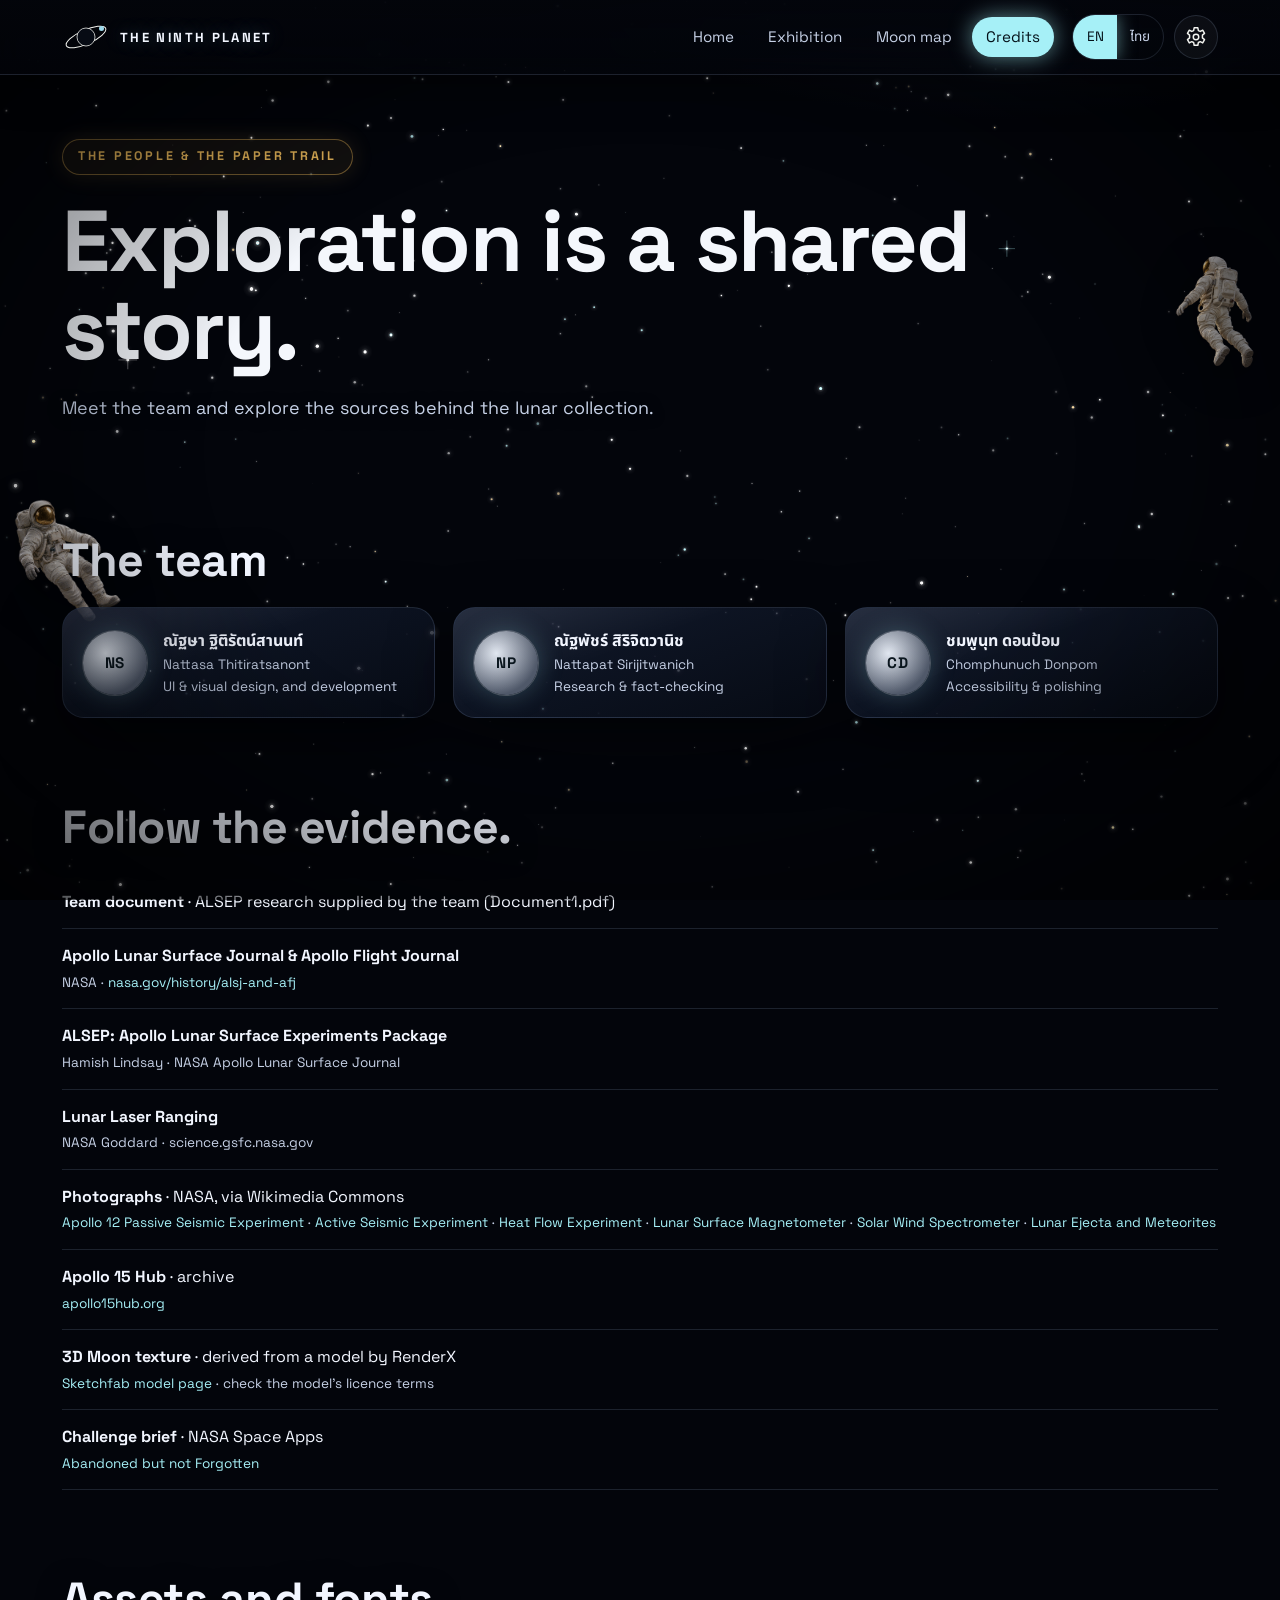
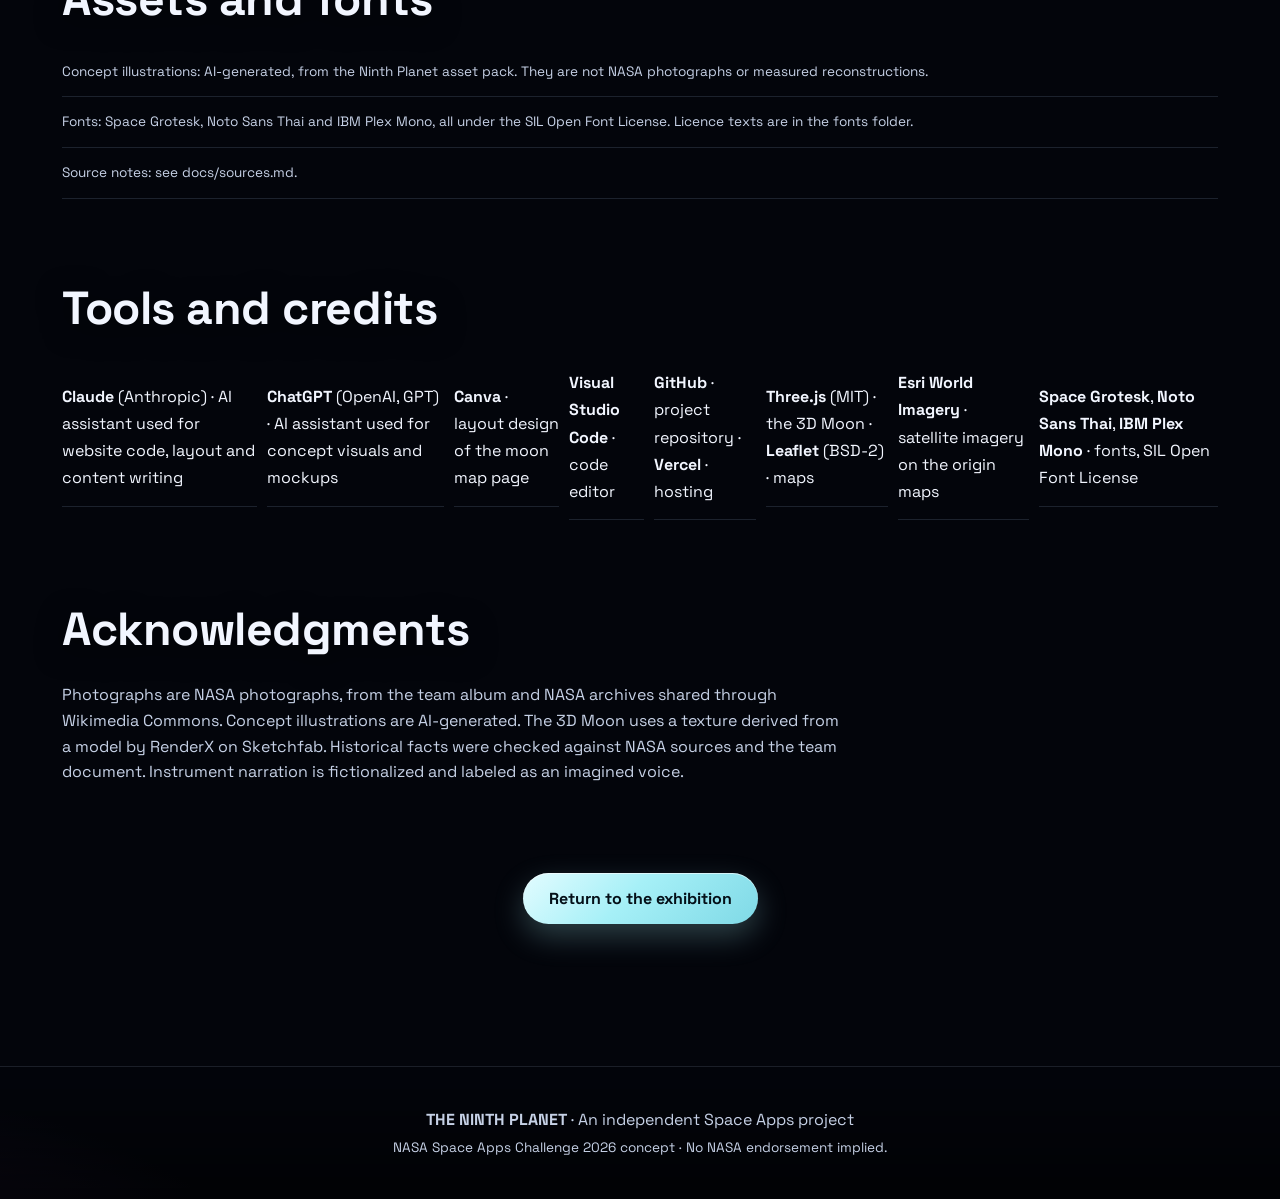
==== commit 9edac008: "Version 2 of The Ninth Planet" ====
--- a/credits.html
+++ b/credits.html
@@ -19,26 +19,44 @@
     </section>
 
     <section class="block">
-      <h2 class="title reveal" data-i18n="team_title"></h2>
+      <h2 class="title reveal" data-i18n="credits_members"></h2>
       <div class="team">
-        <div class="card member reveal"><div class="orb"></div>
-          <div><strong>[Member name 01]</strong><div class="small" data-i18n="team_1"></div></div></div>
-        <div class="card member reveal"><div class="orb"></div>
-          <div><strong>[Member name 02]</strong><div class="small" data-i18n="team_2"></div></div></div>
-        <div class="card member reveal"><div class="orb"></div>
-          <div><strong>[Member name 03]</strong><div class="small" data-i18n="team_3"></div></div></div>
-        <div class="card member reveal"><div class="orb"></div>
-          <div><strong>[Member name 04]</strong><div class="small" data-i18n="team_4"></div></div></div>
+        <div class="card member reveal">
+          <div class="orb" aria-hidden="true">NS</div>
+          <div>
+            <strong>ณัฐษา ฐิติรัตน์สานนท์</strong>
+            <div class="small">Nattasa Thitiratsanont</div>
+            <div class="small" data-i18n="team_1"></div>
+          </div>
+        </div>
+        <div class="card member reveal">
+          <div class="orb" aria-hidden="true">NP</div>
+          <div>
+            <strong>ณัฐพัชร์ สิริจิตวานิช</strong>
+            <div class="small">Nattapat Sirijitwanich</div>
+            <div class="small" data-i18n="team_2"></div>
+          </div>
+        </div>
+        <div class="card member reveal">
+          <div class="orb" aria-hidden="true">CD</div>
+          <div>
+            <strong>ชมพูนุท ดอนป้อม</strong>
+            <div class="small">Chomphunuch Donpom</div>
+            <div class="small" data-i18n="team_3"></div>
+          </div>
+        </div>
       </div>
-      <p class="small" style="margin-top:14px" data-i18n="team_note"></p>
     </section>
 
     <section class="block" style="padding-top:0">
       <h2 class="title reveal" data-i18n="sources_title"></h2>
       <ul class="sources">
-        <li><strong>3D Moon model</strong> · RenderX<br>
-          <span class="small"><a href="https://sketchfab.com/RenderX" target="_blank" rel="noopener">sketchfab.com/RenderX</a> ·
-          <a href="https://sketchfab.com/3d-models/moon-26cc0b7878bb4d919b68e2be399db466" target="_blank" rel="noopener">model page</a></span></li>
+        <li><strong>Team document</strong> · ALSEP research supplied by the team (Document1.pdf)</li>
+        <li><strong>Apollo Lunar Surface Journal &amp; Apollo Flight Journal</strong><br>
+          <span class="small">NASA · <a href="https://www.nasa.gov/history/alsj-and-afj/" target="_blank" rel="noopener">nasa.gov/history/alsj-and-afj</a></span></li>
+        <li><strong>ALSEP: Apollo Lunar Surface Experiments Package</strong><br>
+          <span class="small">Hamish Lindsay · NASA Apollo Lunar Surface Journal</span></li>
+        <li><strong>Lunar Laser Ranging</strong><br><span class="small">NASA Goddard · science.gsfc.nasa.gov</span></li>
         <li><strong>Photographs</strong> · NASA, via Wikimedia Commons<br>
           <span class="small">
             <a href="https://en.wikipedia.org/wiki/Apollo_12_Passive_Seismic_Experiment" target="_blank" rel="noopener">Apollo 12 Passive Seismic Experiment</a> ·
@@ -49,14 +67,10 @@
             <a href="https://en.wikipedia.org/wiki/Lunar_Ejecta_and_Meteorites_Experiment" target="_blank" rel="noopener">Lunar Ejecta and Meteorites</a></span></li>
         <li><strong>Apollo 15 Hub</strong> · archive<br>
           <span class="small"><a href="https://apollo15hub.org/items/show/23" target="_blank" rel="noopener">apollo15hub.org</a></span></li>
-        <li><strong>Apollo Lunar Surface Journal &amp; Apollo Flight Journal</strong><br>
-          <span class="small">NASA · <a href="https://www.nasa.gov/history/alsj-and-afj/" target="_blank" rel="noopener">nasa.gov/history/alsj-and-afj</a></span></li>
-        <li><strong>ALSEP: Apollo Lunar Surface Experiments Package</strong><br>
-          <span class="small">Hamish Lindsay · NASA Apollo Lunar Surface Journal</span></li>
-        <li><strong>Lunar Laser Ranging</strong><br><span class="small">NASA Goddard · science.gsfc.nasa.gov</span></li>
-        <li><strong>Team research document</strong><br><span class="small">Document1.pdf · ALSEP research supplied by the team</span></li>
-        <li><strong>Abandoned but not Forgotten</strong><br>
-          <span class="small">NASA Space Apps challenge brief · <a href="https://www.spaceappschallenge.org/2026/challenges/nasas-discarded-equipment-storytelling/" target="_blank" rel="noopener">challenge page</a></span></li>
+        <li><strong>3D Moon texture</strong> · derived from a model by RenderX<br>
+          <span class="small"><a href="https://sketchfab.com/3d-models/moon-26cc0b7878bb4d919b68e2be399db466" target="_blank" rel="noopener">Sketchfab model page</a> · check the model's licence terms</span></li>
+        <li><strong>Challenge brief</strong> · NASA Space Apps<br>
+          <span class="small"><a href="https://www.spaceappschallenge.org/2026/challenges/nasas-discarded-equipment-storytelling/" target="_blank" rel="noopener">Abandoned but not Forgotten</a></span></li>
       </ul>
     </section>
 
@@ -66,6 +80,20 @@
         <li class="small" data-i18n="assets_illus"></li>
         <li class="small" data-i18n="assets_fonts"></li>
         <li class="small" data-i18n="assets_source"></li>
+      </ul>
+    </section>
+
+    <section class="block" style="padding-top:0">
+      <h2 class="title reveal" data-i18n="credits_tools"></h2>
+      <ul class="sources tools">
+        <li><strong>Claude</strong> (Anthropic) · AI assistant used for website code, layout and content writing</li>
+        <li><strong>ChatGPT</strong> (OpenAI, GPT) · AI assistant used for concept visuals and mockups</li>
+        <li><strong>Canva</strong> · layout design of the moon map page</li>
+        <li><strong>Visual Studio Code</strong> · code editor</li>
+        <li><strong>GitHub</strong> · project repository · <strong>Vercel</strong> · hosting</li>
+        <li><strong>Three.js</strong> (MIT) · the 3D Moon · <strong>Leaflet</strong> (BSD-2) · maps</li>
+        <li><strong>Esri World Imagery</strong> · satellite imagery on the origin maps</li>
+        <li><strong>Space Grotesk</strong>, <strong>Noto Sans Thai</strong>, <strong>IBM Plex Mono</strong> · fonts, SIL Open Font License</li>
       </ul>
     </section>
 
@@ -80,7 +108,6 @@
   </main>
 
   <footer id="app-footer"></footer>
-
   <script type="module" src="js/main.js"></script>
 </body>
 </html>
--- a/styles/fonts.css
+++ b/styles/fonts.css
@@ -11,7 +11,6 @@
   src: url("../fonts/NotoSansThai-Variable/NotoSansThai-Variable.woff2") format("woff2");
   font-style: normal;
   font-weight: 100 900;
-  font-stretch: 62.5% 100%;
   font-display: swap;
 }
 @font-face {
--- a/css/style.css
+++ b/css/style.css
@@ -5,7 +5,7 @@
 :root {
   --bg: #03050b;
   --ink: #f2f6ff;
-  --muted: #9fb0cf;
+  --muted: #c6d1e6;
   --cyan: #a6f0f7;
   --gold: #e8b75a;
   --line: rgba(180, 210, 255, 0.14);
@@ -32,7 +32,7 @@
   margin: 0;
   min-height: 100vh;
   color: var(--ink);
-  font-family: "Space Grotesk", "Noto Sans Thai", system-ui, sans-serif;
+  font-family: "Space Grotesk", "Noto Sans Thai", "Thonburi", "Sukhumvit Set", system-ui, sans-serif;
   line-height: 1.6;
   overflow-x: hidden;
   -webkit-font-smoothing: antialiased;
@@ -41,7 +41,7 @@
     radial-gradient(900px 700px at -10% 110%, #2a1a3f 0%, transparent 55%),
     var(--bg);
 }
-body.thai { font-family: "Noto Sans Thai", "Space Grotesk", system-ui, sans-serif; line-height: 1.9; }
+body.thai { font-family: "Noto Sans Thai", "Thonburi", "Sukhumvit Set", "Space Grotesk", system-ui, sans-serif; line-height: 1.9; }
 
 /* vignette: darkens the edges of the whole screen, like a film frame */
 body::after {
@@ -287,32 +287,53 @@
 /* ---------- home hero ---------- */
 .hero {
   position: relative;
-  min-height: 100vh;
+  min-height: calc(100vh - 70px);   /* the sticky header takes about 70px of the first screen */
   overflow: hidden;
   display: flex;
   flex-direction: column;
   align-items: center;
-  justify-content: center;
   text-align: center;
-  padding: 90px 20px 40px;
-}
-#hero-moon { position: absolute; inset: 0; width: 100%; height: 100%; z-index: 0; display: block; }
+  padding: 96px 20px 40px;
+}
+/* the Moon: drawn above APOLLO, so its horizon cuts across the lower edge of the letters */
+#hero-moon {
+  position: absolute; inset: 0; width: 100%; height: 100%;
+  z-index: 2; display: block; pointer-events: none;
+  transition: opacity 0.3s linear;
+}
+/* scroll fade: darkens the Moon as you scroll down, and it rises again as you scroll up */
+.hero-fade {
+  position: absolute; inset: 0; z-index: 3; pointer-events: none; opacity: 0;
+  background: linear-gradient(180deg, rgba(3, 5, 11, 0) 30%, rgba(3, 5, 11, 0.92) 100%);
+  transition: opacity 0.3s linear;
+}
+/* vignette: darker edges, like looking through a lens */
+.hero::after {
+  content: "";
+  position: absolute; inset: 0; z-index: 4; pointer-events: none;
+  background: radial-gradient(ellipse at 50% 40%, transparent 42%, rgba(3, 5, 11, 0.78) 100%);
+}
+/* APOLLO: steel wordmark, tilted back slightly so it reads as curved */
 .giant {
-  position: absolute;
-  top: 9%;
-  left: 50%;
-  z-index: 1;
-  width: min(92vw, 1000px);
-  height: auto;
-  transform: translateX(-50%);
-  pointer-events: none;
-  user-select: none;
-  filter: drop-shadow(0 0 40px rgba(166, 240, 247, 0.18)) drop-shadow(0 20px 40px rgba(0, 0, 0, 0.6));
-}
-.hero-copy { position: relative; z-index: 2; max-width: 860px; margin-top: 30vh; }
-.hero-copy .display { margin-top: 14px; }
-.cta { display: flex; gap: 14px; justify-content: center; flex-wrap: wrap; margin: 26px 0 16px; }
-.stats { position: relative; z-index: 2; display: flex; gap: 14px; justify-content: center; flex-wrap: wrap; margin-top: 26px; }
+  position: relative; z-index: 1;
+  width: min(90vw, 900px); height: auto; margin-top: 2vh;
+  transform: perspective(1000px) rotateX(16deg);
+  transform-origin: 50% 100%;
+  pointer-events: none; user-select: none;
+  filter: drop-shadow(0 0 36px rgba(166, 240, 247, 0.3)) drop-shadow(0 18px 36px rgba(0, 0, 0, 0.65));
+}
+/* headline and tagline overlap the top of APOLLO, drawn above both the Moon and the wordmark */
+.hero-copy { position: relative; z-index: 5; max-width: 860px; margin-top: -9vh; }
+.hero-copy .eyebrow { background: #0b121c; box-shadow: 0 0 22px rgba(232, 183, 90, 0.2); }
+.hero-copy .display { margin: 0.1em 0 0.2em; text-shadow: 0 6px 30px rgba(0, 0, 0, 0.85); }
+.hero-copy .lead { margin: 0 auto; }
+.hero-foot {
+  position: relative; z-index: 5;
+  margin-top: auto; padding-top: 6vh;
+  display: flex; flex-direction: column; align-items: center;
+}
+.cta { display: flex; gap: 14px; justify-content: center; flex-wrap: wrap; margin: 22px 0 14px; }
+.stats { position: relative; display: flex; gap: 14px; justify-content: center; flex-wrap: wrap; margin-top: 22px; }
 .stat {
   padding: 13px 22px;
   border-radius: 16px;
@@ -712,9 +733,17 @@
 .mm-dossier-top small { color: var(--muted); }
 .mm-entry { padding: 22px 24px 26px; animation: mmRise 0.45s var(--ease) both; }
 @keyframes mmRise { from { opacity: 0; transform: translateY(10px); } to { opacity: 1; transform: none; } }
-.mm-plinth { position: relative; aspect-ratio: 16 / 10; border-radius: 16px; overflow: hidden; background: radial-gradient(circle at 50% 40%, #22324a, #070b14 75%); border: 1px solid var(--line); }
+.mm-plinth { position: relative; aspect-ratio: 1 / 1; border-radius: 16px; overflow: hidden; background: radial-gradient(circle at 50% 40%, #22324a, #070b14 75%); border: 1px solid var(--line); }
 .mm-plinth-img { position: absolute; left: 0; right: 0; bottom: 0; width: 100%; height: 100%; object-fit: contain; opacity: 0.9; }
-.mm-object { position: absolute; inset: 0; width: 100%; height: 100%; object-fit: contain; filter: drop-shadow(0 18px 24px rgba(0, 0, 0, 0.6)); }
+/* the instrument stands on the centre of the plinth's top surface.
+   In a square box that centre is about 47% from the top; the feet sit there,
+   and the picture is 46% of the box high (width follows its own proportions) */
+.mm-object {
+  position: absolute; left: 50%; bottom: 53%; transform: translateX(-50%);
+  height: 46%; width: auto; max-width: 76%;
+  object-fit: contain;
+  filter: drop-shadow(0 8px 10px rgba(0, 0, 0, 0.55));
+}
 .mm-entry h2 { font-size: clamp(1.5rem, 2.4vw, 2rem); font-weight: 800; margin: 14px 0 4px; line-height: 1.2; }
 .mm-kicker { color: var(--gold); letter-spacing: 0.12em; font-weight: 700; font-size: 0.8rem; margin: 0; }
 .mm-facts { display: grid; gap: 14px; margin: 14px 0 0; }
@@ -737,3 +766,126 @@
 @media (max-width: 900px) {
   .mm-grid, .mm-below { grid-template-columns: 1fr; }
 }
+
+.earth-fallback { height: 100%; display: flex; flex-direction: column; align-items: center; justify-content: center; gap: 14px; padding: 16px; background: #000; text-align: center; }
+.earth-fallback img { width: 62%; max-width: 280px; height: auto; }
+.earth-fallback p { margin: 0; color: var(--muted); }
+
+/* ==========================================================================
+   v6: fonts that show on iPad, mobile and tablet layouts, mission details
+   ========================================================================== */
+
+/* Safari hides text that uses a background clip together with a filter. Solid text is safe everywhere. */
+.display {
+  color: #f4f7fc;
+  background: none;
+  -webkit-text-fill-color: currentColor;
+  filter: none;
+}
+body { -webkit-text-size-adjust: 100%; }
+
+/* controls: at least 44 px, as on touch screens */
+.btn, .pill, .chip, .lang-btn, .mm-chip, .mission { min-height: 44px; }
+.lang-btn { min-width: 44px; }
+.icon-btn { min-width: 44px; min-height: 44px; display: inline-flex; align-items: center; justify-content: center; }
+.icon-btn img, .icon-btn svg { display: block; width: 22px; height: 22px; }
+
+/* site header: menu button for small screens */
+.menu-btn { display: none; }
+
+/* origin: the team's introduction */
+.origin { padding-top: 48px; }
+.origin-grid { display: grid; grid-template-columns: minmax(0, 1.2fr) minmax(0, 0.8fr); gap: 32px; align-items: center; margin-top: 18px; }
+.origin-text p { line-height: 1.9; color: #e2eaf7; margin: 0 0 16px; }
+.origin-fig { margin: 0; }
+.origin-fig img { width: 100%; height: auto; border-radius: 18px; border: 1px solid var(--line); box-shadow: var(--shadow); }
+.origin-fig figcaption { margin-top: 10px; color: var(--muted); }
+
+/* mission block on the moon map */
+.site-info { padding: 0 0 12px; }
+.site-facts { display: grid; grid-template-columns: repeat(3, minmax(0, 1fr)); gap: 10px; margin: 0 0 12px; }
+.site-facts div { border: 1px solid var(--line); border-radius: 12px; padding: 10px 12px; background: rgba(255, 255, 255, 0.03); }
+.site-facts dt { font-size: 0.8rem; color: var(--gold); font-weight: 700; letter-spacing: 0.04em; }
+.site-facts dd { margin: 4px 0 0; color: #e8eef9; line-height: 1.5; }
+.site-summary { margin: 0 0 14px; color: #dbe5f5; line-height: 1.75; }
+.site-summary strong { color: var(--gold); }
+.sub-label { margin: 0 0 8px; font-size: 0.8rem; color: var(--muted); font-weight: 700; letter-spacing: 0.06em; text-transform: uppercase; }
+.photo-strip { display: flex; gap: 10px; overflow-x: auto; padding: 4px 2px 10px; }
+.photo-thumb { flex: 0 0 96px; height: 72px; padding: 0; border: 2px solid transparent; border-radius: 12px; overflow: hidden; background: #05070d; cursor: pointer; transition: transform 0.35s var(--ease), border-color 0.35s, box-shadow 0.35s; }
+.photo-thumb img { width: 100%; height: 100%; object-fit: cover; display: block; }
+.photo-thumb:hover { transform: translateY(-3px); border-color: var(--cyan); box-shadow: 0 0 18px rgba(166, 240, 247, 0.4); }
+.photo-modal { width: min(960px, 94vw); }
+.photo-fig { margin: 0; padding: 40px 20px 0; }
+.photo-fig img { display: block; width: 100%; max-height: 72vh; object-fit: contain; border-radius: 12px; }
+.photo-fig figcaption { padding: 12px 0 0; font-weight: 600; }
+.photo-credit { padding: 6px 22px 18px; }
+
+/* Thai name shown under the English full name */
+.th-sub { margin: 2px 0 6px; color: var(--muted); font-size: 0.95rem; }
+
+/* credits */
+.member .orb { display: grid; place-items: center; color: #041018; font-weight: 800; font-size: 0.95rem; letter-spacing: 0.04em; }
+.tools li { line-height: 1.7; }
+
+/* ---------- tablet and phone ---------- */
+@media (max-width: 900px) {
+  .astro-layer { display: none; }                     /* keeps the astronauts clear of the text */
+  .hero { padding: 36px 16px 28px; min-height: auto; }
+  .giant { width: min(94vw, 760px); margin-top: 0; }
+  .hero-copy { margin-top: -6vh; }
+  .hero-foot { padding-top: 4vh; }
+  .cta { flex-direction: column; align-items: stretch; max-width: 360px; margin-left: auto; margin-right: auto; }
+  .cta .btn { text-align: center; }
+  .stats { flex-direction: column; align-items: center; }
+  .stat { width: min(90vw, 360px); }
+  .origin-grid { grid-template-columns: 1fr; }
+  .mm-grid, .mm-below { grid-template-columns: 1fr; }
+  .mm-stage { height: clamp(320px, 72vw, 470px); }
+  .mm-label .s { display: none; }                     /* the chips carry the detail on small screens */
+  .mm-label { padding: 6px 9px; }
+  .site-facts { grid-template-columns: 1fr; }
+  .grid { grid-template-columns: repeat(auto-fill, minmax(230px, 1fr)); }
+  .modal-grid { grid-template-columns: 1fr; }
+  .map-grid { grid-template-columns: 1fr; }
+  #earthmap, #moonview { height: 300px; }
+  .team { grid-template-columns: 1fr; }
+  dialog.modal { width: 100vw; max-width: 100vw; height: 100vh; height: 100dvh; max-height: 100vh; max-height: 100dvh; border-radius: 0; }
+  .photo-modal { width: 100vw; }
+  .toolbar input[type="search"] { min-width: 0; width: 100%; }
+  .toolbar { flex-direction: column; align-items: stretch; }
+  .chips { flex-wrap: wrap; }
+}
+
+@media (max-width: 760px) {
+  .menu-btn { display: inline-flex; }
+  .topnav { flex-wrap: wrap; gap: 10px; padding: 10px 14px; }
+  .brand { font-size: 0.75rem; }
+  .links {
+    display: none; order: 3; width: 100%; margin: 0;
+    flex-direction: column; gap: 2px; padding: 6px 0 10px;
+    border-top: 1px solid var(--line);
+  }
+  .links.open { display: flex; }
+  .links a { padding: 13px 14px; font-size: 1.05rem; border-radius: 12px; }
+  .tools { margin-left: auto; }
+  .settings { left: 10px; right: 10px; width: auto; top: 110px; }
+  .site-footer { padding: 26px 16px; }
+  .mm-head { padding: 14px 16px; }
+  .mm-instruments { padding: 14px 16px; }
+  .mm-entry { padding: 18px 16px 22px; }
+  .mm-chips { gap: 8px; }
+  .mm-chip { flex: 1 1 calc(50% - 8px); min-width: 0; }
+  .mm-chip span { overflow-wrap: anywhere; }
+  .story { padding: 24px 20px; }
+  .story h2 { font-size: 1.5rem; }
+  .modal-foot { padding: 14px 16px; }
+  .modal-foot .btn, .modal-foot .pill { flex: 1 1 auto; text-align: center; }
+  .page-hero { padding: 40px 16px 8px; }
+  .block { padding: 48px 16px; }
+  .features { grid-template-columns: 1fr; }
+}
+
+/* iPad portrait and phones: stop sideways scrolling */
+html, body { max-width: 100%; overflow-x: hidden; }
+
+@media (max-width: 900px) { .hero::after { background: radial-gradient(ellipse at 50% 45%, transparent 55%, rgba(3, 5, 11, 0.55) 100%); } }
